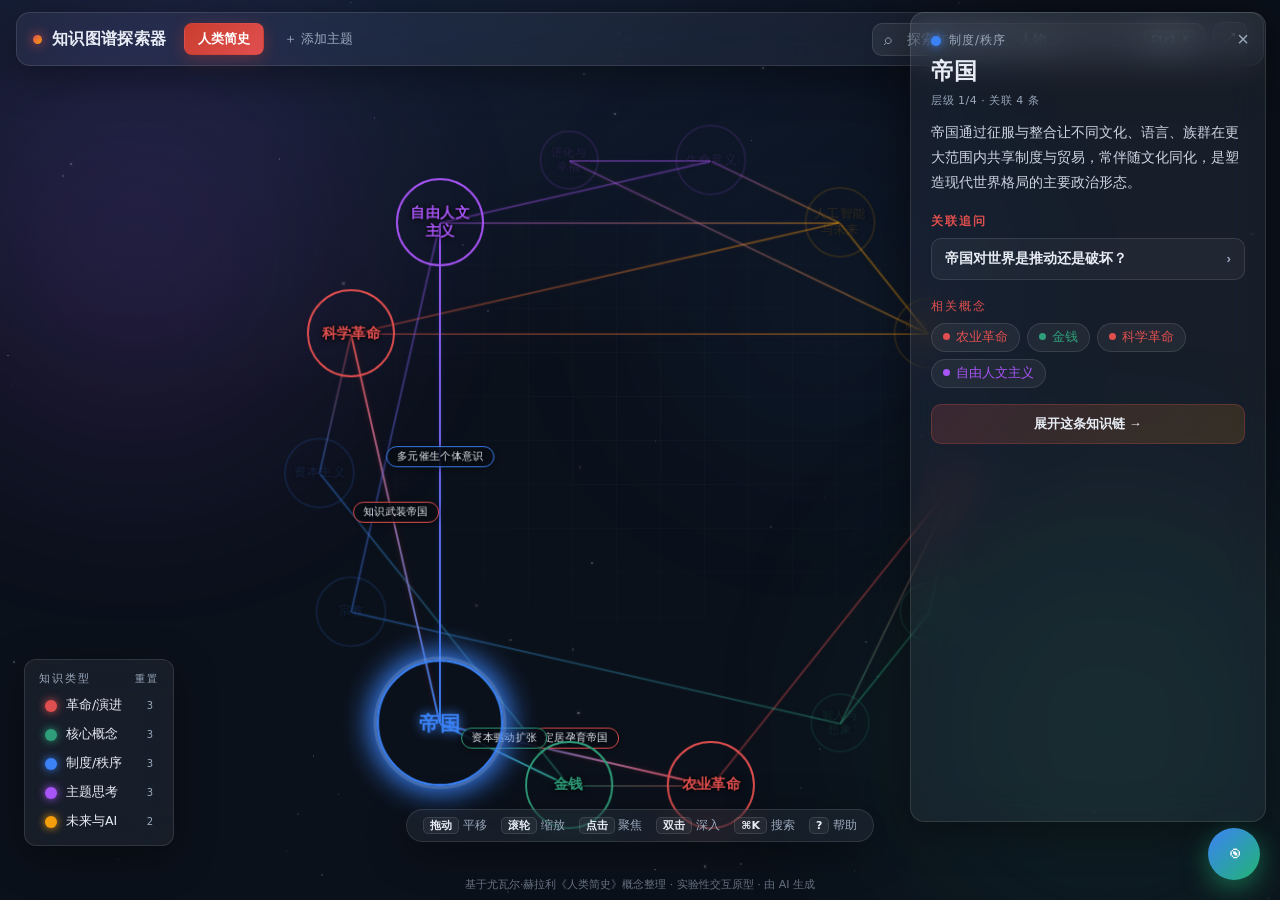
==== index.html @ 94f54591 "feat: 人类简史知识图谱探索器 (Xiaohongshu Vibecoding #vibeknow)" ====
<!DOCTYPE html>
<html lang="zh-CN">
<head>
  <meta charset="UTF-8" />
  <meta name="viewport" content="width=device-width, initial-scale=1.0" />
  <title>知识图谱探索器 · 《人类简史》</title>
  <link rel="stylesheet" href="css/style.css" />
</head>
<body>
  <!-- 环境光背景 -->
  <div class="bg-orb orb-1"></div>
  <div class="bg-orb orb-2"></div>
  <div class="bg-orb orb-3"></div>
  <div class="bg-grid"></div>
  <div class="bg-stars"></div>

  <div id="app" class="app">
    <h1 class="sr-only">知识图谱探索器 · 《人类简史》</h1>
    <!-- 顶部导航 -->
    <header class="topbar glass">
      <div class="brand" aria-hidden="true">
        <span class="brand-dot"></span>
        <span class="brand-name">知识图谱探索器</span>
      </div>
      <nav class="nav-actions" aria-label="主题操作">
        <button class="nav-link is-topic" data-topic title="当前主题：人类简史" aria-label="当前主题：人类简史">人类简史</button>
        <button class="nav-link muted" id="addTopic" title="添加主题（规划中）" aria-label="添加主题">＋ 添加主题</button>
      </nav>
      <div class="top-right">
        <div class="search" id="searchWrap" role="search" aria-label="搜索概念">
          <span class="search-icon" aria-hidden="true">⌕</span>
          <input id="searchInput" type="text" placeholder="探索知识、概念、人物…" autocomplete="off" spellcheck="false" aria-label="搜索概念" />
          <kbd id="kbdHint">Ctrl K</kbd>
          <div id="searchPanel" class="search-panel" hidden></div>
        </div>
        <button class="icon-btn" id="shareBtn" title="分享当前知识图谱" aria-label="分享当前知识图谱">↗</button>
      </div>
    </header>

    <!-- 图谱画布 -->
    <main id="stage" class="stage" role="main" aria-label="知识图谱画布"></main>

    <!-- 图例 / 类型过滤器 -->
    <div id="legend" class="legend glass"></div>

    <!-- 操作提示（自动淡出） -->
    <div id="hint" class="hint glass">
      <span class="g"><kbd>拖动</kbd> 平移</span>
      <span class="g"><kbd>滚轮</kbd> 缩放</span>
      <span class="g"><kbd>点击</kbd> 聚焦</span>
      <span class="g"><kbd>双击</kbd> 深入</span>
      <span class="g"><kbd>⌘K</kbd> 搜索</span>
      <span class="g hint-help" title="按 ? 再次显示"><kbd>?</kbd> 帮助</span>
    </div>

    <!-- 知识详情侧栏 -->
    <aside id="detailCard" class="detail glass" hidden></aside>

    <!-- AI 知识向导 -->
    <button id="aiFab" class="ai-fab glass" title="AI 知识向导" aria-label="AI知识向导">◉</button>
    <aside id="aiPanel" class="ai-panel glass" hidden>
      <div class="ai-head">
        <span class="ai-dot"></span>
        <span class="ai-title">AI 知识向导</span>
        <button class="ai-close" id="aiClose">×</button>
      </div>
      <div class="ai-body">
        <div class="ai-context">
          你正在探索：<b id="aiTopic">—</b>
        </div>
        <div class="ai-sugg-label">可以问我</div>
        <div id="aiSuggest" class="ai-sugg"></div>
        <div class="ai-chat" id="aiChat" hidden></div>
      </div>
      <div class="ai-foot">
        <input id="aiInput" type="text" placeholder="输入问题…" autocomplete="off" spellcheck="false" />
        <button id="aiSend" class="icon-btn">➤</button>
      </div>
    </aside>

    <!-- 底部版权 -->
    <footer class="foot">
      基于尤瓦尔·赫拉利《人类简史》概念整理 · 实验性交互原型 · 由 AI 生成
    </footer>

    <div id="toast" class="toast" hidden></div>
  </div>

  <!-- 全屏 Ctrl+K 命令面板 -->
  <div id="palette" class="palette" hidden>
    <div class="palette-backdrop" data-pclose></div>
    <div class="palette-box glass">
      <div class="palette-bar">
        <span class="palette-ico">⌕</span>
        <input id="paletteInput" type="text" placeholder="探索知识、概念、人物…" autocomplete="off" spellcheck="false" />
        <kbd>Esc</kbd>
      </div>
      <div id="paletteResults" class="palette-results"></div>
      <div class="palette-foot">
        <span><kbd>↑↓</kbd> 选择</span>
        <span><kbd>Enter</kbd> 打开</span>
        <span><kbd>Esc</kbd> 关闭</span>
      </div>
    </div>
  </div>

  <!-- 截图分享画布（隐藏） -->
  <canvas id="shotCanvas" hidden></canvas>

  <script src="js/app.js"></script>
</body>
</html>
---- css/style.css ----
:root {
  --c-bg: #0b111b;
  --c-glass: rgba(255, 255, 255, 0.055);
  --c-glass-border: rgba(255, 255, 255, 0.11);
  --c-text: #e8edf5;
  --c-text-dim: #9aa8bb;
  --c-accent: #e04f4f;
  --blur: 18px;
  --radius: 14px;
  --unit: clamp(9px, 1.1vw, 13px);
}

* { box-sizing: border-box; margin: 0; padding: 0; }
/* 让所有带 hidden 属性的元素一律隐藏，避免 display:flex 等覆盖默认 [hidden] 行为 */
[hidden] { display: none !important; }
html, body { height: 100%; }
.sr-only {
  position: absolute; width: 1px; height: 1px; padding: 0; margin: -1px;
  overflow: hidden; clip: rect(0 0 0 0); white-space: nowrap; border: 0;
}

body {
  font-family: "PingFang SC", "Microsoft YaHei", system-ui, -apple-system, sans-serif;
  background: radial-gradient(1400px 900px at 22% -12%, #16243d 0%, var(--c-bg) 56%);
  color: var(--c-text);
  overflow: hidden;
}

/* ===== 背景环境光 + 微网格 + 星尘 ===== */
.bg-orb { position: fixed; border-radius: 50%; filter: blur(110px); z-index: 0; pointer-events: none; }
.orb-1 { width: 46vmin; height: 46vmin; left: -8vmin; top: 4vmin; background: #a855f730; animation: drift1 24s ease-in-out infinite alternate; opacity:.8; }
.orb-2 { width: 50vmin; height: 50vmin; right: -6vmin; bottom: -6vmin; background: #2f9e7a28; animation: drift2 28s ease-in-out infinite alternate; opacity:.7; }
.orb-3 { width: 34vmin; height: 34vmin; right: 24%; top: 16%; background: #3b82f620; animation: drift3 32s ease-in-out infinite alternate; opacity:.6; }
@keyframes drift1 { to { transform: translate(6vmin, 10vmin) scale(1.1); } }
@keyframes drift2 { to { transform: translate(-7vmin, -6vmin) scale(1.15); } }
@keyframes drift3 { to { transform: translate(-9vmin, 8vmin); } }

.bg-grid {
  position: fixed; inset: 0; z-index: 0; pointer-events: none;
  background-image:
    linear-gradient(rgba(255,255,255,0.025) 1px, transparent 1px),
    linear-gradient(90deg, rgba(255,255,255,0.025) 1px, transparent 1px);
  background-size: 44px 44px;
  mask-image: radial-gradient(600px 460px at 50% 46%, #000 0%, transparent 78%);
  -webkit-mask-image: radial-gradient(600px 460px at 50% 46%, #000 0%, transparent 78%);
}
.bg-stars { position: fixed; inset: 0; z-index: 0; pointer-events: none; opacity:.5; }

.glass {
  background: var(--c-glass);
  border: 1px solid var(--c-glass-border);
  backdrop-filter: blur(var(--blur)) saturate(1.25);
  -webkit-backdrop-filter: blur(var(--blur)) saturate(1.25);
  box-shadow: 0 10px 40px rgba(0, 0, 0, 0.4);
}

.app { position: relative; z-index: 1; height: 100%; display: flex; flex-direction: column; }

/* ===== 顶部导航（克制化） ===== */
.topbar {
  display: flex; align-items: center; gap: 18px;
  margin: 12px 16px 8px; padding: 9px 16px;
  border-radius: var(--radius);
}
.brand { display: flex; align-items: center; gap: 10px; font-weight: 700; letter-spacing: .3px; white-space: nowrap; }
.brand-dot { width: 9px; height: 9px; border-radius: 50%; background: linear-gradient(135deg, #e04f4f, #f59e0b); box-shadow: 0 0 12px #e04f4ff0; }

.nav-actions { display: flex; gap: 6px; flex: 1; min-width: 0; align-items: center; }
.nav-link {
  border: 1px solid transparent; cursor: pointer; color: var(--c-text);
  padding: 6px 13px; border-radius: 8px; font-size: 13px; background: transparent;
  transition: all .18s ease; white-space: nowrap;
}
.nav-link:hover { background: rgba(255,255,255,0.08); }
.nav-link.is-topic { color:#fff; font-weight:600; background: linear-gradient(135deg,#c93d2e,#e04f4f); box-shadow:0 4px 16px #c93d2e55; }
.nav-link.is-topic:hover { filter: brightness(1.08); }
.nav-link.muted { color: var(--c-text-dim); font-weight:500; }
.nav-link.muted:hover { color: var(--c-text); }

.top-right { display: flex; align-items: center; gap: 8px; }

/* 搜索（核心入口） */
.search { position: relative; display: flex; align-items: center; width: clamp(220px, 26vw, 340px); }
.search-icon { position: absolute; left: 12px; color: var(--c-text-dim); font-size: 15px; pointer-events: none; }
.search input {
  width: 100%; padding: 8px 70px 8px 34px; border-radius: 10px;
  background: rgba(255,255,255,0.07); border: 1px solid var(--c-glass-border);
  color: var(--c-text); outline: none; font-size: 13.5px; transition: border-color .2s, box-shadow .2s;
}
.search input:focus { border-color: #e04f4fa0; box-shadow: 0 0 0 3px #e04f4f22; }
.search input::placeholder { color: var(--c-text-dim); }
#kbdHint {
  position: absolute; right: 9px; pointer-events: none;
  font: 600 10.5px "Consolas", monospace; color: var(--c-text-dim);
  border: 1px solid var(--c-glass-border); border-radius: 5px; padding: 2px 6px;
  background: rgba(255,255,255,0.05);
}

.icon-btn {
  width: 34px; height: 34px; border-radius: 9px; border: 1px solid var(--c-glass-border);
  background: rgba(255,255,255,0.06); color: var(--c-text); cursor: pointer; font-size: 16px;
  display: inline-flex; align-items: center; justify-content: center; transition: all .18s;
}
.icon-btn:hover { background: rgba(255,255,255,0.14); }

/* 搜索面板（推荐/最近） */
.search-panel {
  position: absolute; top: calc(100% + 8px); left: 0; right: 0;
  border-radius: 12px; padding: 8px; z-index: 80;
  background: rgba(13,19,30,0.94); border: 1px solid var(--c-glass-border);
  box-shadow: 0 14px 44px rgba(0,0,0,0.55); backdrop-filter: blur(14px);
}
.sp-sec { font-size: 10.5px; color: var(--c-text-dim); letter-spacing: 1.5px; padding: 6px 10px 4px; }
.sp-item {
  display:flex; align-items:center; gap:8px; padding: 8px 10px; border-radius: 8px; cursor:pointer;
  font-size: 13px; transition: background .15s;
}
.sp-item:hover { background: rgba(255,255,255,0.08); }
.sp-item .sp-dot { width: 8px; height: 8px; border-radius: 50%; }
.sp-item .sp-tag { margin-left:auto; font-size:10.5px; color: var(--c-text-dim); }

/* ===== 画布 ===== */
.stage { position: relative; flex: 1; margin: 0 16px 6px; overflow: hidden; border-radius: var(--radius); }
#edgeLayer { position: absolute; left:0; top:0; width:0; height:0; overflow:visible; }
#nodeLayer { position: absolute; left:0; top:0; width:0; height:0; overflow:visible; }

/* 边：默认弱化，交互/聚焦再增强 */
.edge { position: absolute; height: 2px; transform-origin: 0 50%; }
.edge-line { position: absolute; inset: 0; border-radius: 2px; opacity: .38; transition: opacity .3s; }
.edge.active .edge-line, .edge.hover .edge-line { opacity: .95; }
/* 独立水平关系标签：不随连线旋转，半透明底 + 描边 + 阴影，保证对比度 */
.edge-label {
  position: absolute; left: 0; top: 0;
  transform: translate(-50%, -50%);
  white-space: nowrap; font-size: 10.5px; font-weight: 500;
  color: #edf2fa; letter-spacing: .3px;
  padding: 3px 10px; border-radius: 999px;
  background: rgba(8, 12, 20, 0.88);
  border: 1px solid rgba(255, 255, 255, 0.22);
  box-shadow: 0 1px 6px rgba(0, 0, 0, 0.5);
  text-shadow: 0 1px 2px rgba(0, 0, 0, 0.9);
  pointer-events: none; z-index: 6;
}
/* 高缩放时标签更醒目：加粗 + 更强描边 */
.zoom-hi .edge-label { font-weight: 600; border-width: 1.5px; }

/* 节点：层级尺寸 */
.node {
  position: absolute; transform: translate(-50%,-50%);
  display: flex; align-items: center; justify-content: center; text-align: center;
  border-radius: 50%; cursor: pointer; user-select: none;
  background: radial-gradient(120% 120% at 50% 32%, var(--nc)2c, rgba(13,19,30,0.78));
  border: 2px solid; padding: 8px; line-height: 1.28; letter-spacing: .4px;
  transition: opacity .35s ease, box-shadow .3s ease, filter .3s ease;
  z-index: 10;
}
.node-text { pointer-events: none; text-shadow: 0 1px 6px rgba(0,0,0,0.85), 0 0 3px rgba(0,0,0,0.9); }

.node.lv0 { width: 118px; height: 118px; font-size: 19px; font-weight: 700; }
.node.lv0 .node-text { text-shadow: 0 0 10px var(--nc); }
.node.lv1 { width: 92px; height: 92px; font-size: 15px; font-weight: 600; }
.node.lv2 { width: 74px; height: 74px; font-size: 13px; font-weight: 500; opacity: .85; }
.node.lv3 { width: 62px; height: 62px; font-size: 11.5px; font-weight: 500; opacity: .66; }

.node.focus { box-shadow: 0 0 0 3px rgba(255,255,255,0.13), 0 0 26px 7px var(--nc); z-index: 30; transform: translate(-50%,-50%) scale(1.12); }
.node.dim { opacity: 0.14; }
.node:hover { filter: brightness(1.14); }

/* ===== 图例：过滤器 ===== */
.legend { position: absolute; left: 24px; bottom: 54px; padding: 12px 14px; border-radius: 12px; display: flex; flex-direction: column; gap: 6px; min-width: 150px; z-index: 20; }
.legend-title { font-size: 10.5px; color: var(--c-text-dim); letter-spacing: 2px; margin-bottom: 2px; display:flex; align-items:center; gap:6px; }
.legend-title .lt-reset { margin-left:auto; font-size:10px; cursor:pointer; color:var(--c-text-dim); }
.legend-title .lt-reset:hover{color:var(--c-text);}
.legend-item { display: flex; align-items: center; gap: 9px; font-size: 12.5px; cursor: pointer; padding: 3px 6px; border-radius: 7px; transition: background .18s, opacity .2s; }
.legend-item:hover { background: rgba(255,255,255,0.06); }
.legend-item.off { opacity: .38; }
.legend-item.off .legend-swatch { box-shadow: none; filter: grayscale(.7); }
.legend-swatch { width: 12px; height: 12px; border-radius: 50%; box-shadow: 0 0 9px currentColor; transition: all .2s; }
.legend-count { margin-left: auto; font-size: 10px; color: var(--c-text-dim); }

/* ===== 操作提示 ===== */
.hint {
  position: absolute; bottom: 58px; left: 50%; transform: translateX(-50%);
  padding: 7px 16px; border-radius: 999px; display: flex; gap: 14px;
  font-size: 12px; color: var(--c-text-dim); white-space: nowrap; z-index: 18;
  transition: opacity .6s ease, bottom .6s ease;
}
.hint.fade { opacity: 0; bottom: 46px; pointer-events: none; }
.hint kbd { color: var(--c-text); font-weight: 600; font-size: 11px; border: 1px solid var(--c-glass-border); border-radius: 5px; padding: 1px 6px; background: rgba(255,255,255,0.05); font-family: inherit; }
.hint-help { cursor: pointer; }

/* ===== 全屏命令面板 ===== */
.palette { position: fixed; inset: 0; z-index: 200; display: flex; align-items: flex-start; justify-content: center; padding-top: 14vh; }
.palette-backdrop { position: absolute; inset: 0; background: rgba(5,8,14,0.55); backdrop-filter: blur(6px); -webkit-backdrop-filter: blur(6px); animation: fadeIn .15s ease; }
@keyframes fadeIn { from{opacity:0} to{opacity:1} }
.palette-box { position: relative; width: min(600px, 92vw); border-radius: 16px; overflow: hidden; animation: paletteIn .18s ease; transform-origin: top; }
@keyframes paletteIn { from{opacity:0; transform: translateY(-10px) scale(.98);} to{opacity:1; transform:none;} }
.palette-bar { display: flex; align-items: center; gap: 10px; padding: 14px 16px; border-bottom: 1px solid var(--c-glass-border); }
.palette-ico { color: var(--c-accent); font-size: 18px; }
.palette-bar input { flex: 1; background: none; border: none; color: var(--c-text); outline: none; font-size: 16px; }
.palette-bar input::placeholder { color: var(--c-text-dim); }
.palette-bar kbd, .palette-foot kbd { font: 600 11px "Consolas", monospace; color: var(--c-text-dim); border: 1px solid var(--c-glass-border); border-radius: 5px; padding: 2px 6px; background: rgba(255,255,255,0.05); }
.palette-results { max-height: 46vh; overflow: auto; padding: 8px; }
.pr-sec { font-size: 10.5px; color: var(--c-text-dim); letter-spacing: 1.5px; padding: 8px 10px 5px; }
.pr-item {
  display: flex; align-items: center; gap: 10px; padding: 9px 11px; border-radius: 9px; cursor: pointer;
  font-size: 13.5px; transition: background .13s;
}
.pr-item.sel, .pr-item:hover { background: rgba(255,255,255,0.09); }
.pr-item .pr-dot { width: 9px; height: 9px; border-radius: 50%; }
.pr-item .pr-arrow { margin-left:auto; color: var(--c-text-dim); opacity: 0; transition: opacity .15s; }
.pr-item.sel .pr-arrow, .pr-item:hover .pr-arrow { opacity: 1; }
.pr-empty { padding: 24px; text-align: center; color: var(--c-text-dim); font-size: 13px; }
.palette-foot { display: flex; gap: 18px; padding: 10px 16px; border-top: 1px solid var(--c-glass-border); font-size: 11px; color: var(--c-text-dim); }

/* 节点悬停聚焦：相关连线发光 */
.edge.hovering .edge-line { opacity: .95; box-shadow: 0 0 10px currentColor; }

/* ===== 详情侧栏 ===== */
.detail {
  position: absolute; top: 12px; right: 14px; bottom: 78px; width: 356px;
  border-radius: var(--radius); padding: 20px; overflow: auto; z-index: 40;
  transform: translateX(10px); opacity: 0; pointer-events: none;
  transition: transform .26s ease, opacity .26s ease;
}
.detail.show { transform: translateX(0); opacity: 1; pointer-events: auto; }
.detail.dim { opacity: .18; }
.detail-cat { font-size: 11.5px; color: var(--c-text-dim); letter-spacing: 1px; margin-bottom: 8px; display: flex; align-items: center; gap: 8px; }
.detail-dot { width: 10px; height: 10px; border-radius: 50%; box-shadow: 0 0 10px currentColor; }
.detail h2 { font-size: 23px; margin-bottom: 6px; }
.detail-level { font-size: 11px; color: var(--c-text-dim); margin-bottom: 12px; letter-spacing: .5px;}
.detail-desc { font-size: 14px; line-height: 1.78; color: #cdd5e2; margin-bottom: 18px; }
.detail h3 { font-size: 12px; color: var(--c-accent); letter-spacing: 2px; margin-bottom: 8px; }
.qa-list { display: flex; flex-direction: column; gap: 10px; }
.qa { border: 1px solid var(--c-glass-border); background: rgba(255,255,255,0.04); border-radius: 10px; overflow: hidden; }
.qa-q { width: 100%; display: flex; justify-content: space-between; align-items: center; gap: 8px; padding: 11px 13px; cursor: pointer; background: none; border: none; color: var(--c-text); font-size: 13.5px; text-align: left; font-weight: 600; }
.qa-a { max-height: 0; overflow: hidden; transition: max-height .32s ease; }
.qa.open .qa-a { max-height: 360px; }
.qa-a p { padding: 0 13px 12px; font-size: 13px; line-height: 1.72; color: #c2cbd9; }
.qa-caret { transition: transform .25s; color: var(--c-text-dim); }
.qa.open .qa-caret { transform: rotate(90deg); }

.detail-close { position: absolute; top: 12px; right: 12px; background: none; border: none; color: var(--c-text-dim); font-size: 20px; cursor: pointer; line-height: 1; padding: 4px; }
.detail-close:hover { color: var(--c-text); }

/* 相关概念 chips */
.rel-label { font-size: 12px; color: var(--c-accent); letter-spacing: 2px; margin: 18px 0 8px; }
.rel-chips { display: flex; flex-wrap: wrap; gap: 7px; }
.rel-chip {
  border: 1px solid var(--c-glass-border); background: rgba(255,255,255,0.05);
  color: var(--c-text); font-size: 12.5px; padding: 5px 11px; border-radius: 999px; cursor: pointer;
  transition: all .18s;
}
.rel-chip:hover { border-color: currentColor; background: rgba(255,255,255,0.1); }
.rel-chip .rc-dot { width:7px;height:7px;border-radius:50%;display:inline-block;margin-right:6px;vertical-align:1px; }

.chain-btn {
  width: 100%; margin-top: 16px; padding: 10px; border-radius: 10px; cursor: pointer;
  background: linear-gradient(135deg, rgba(224,79,79,0.18), rgba(245,158,11,0.14));
  border: 1px solid #e04f4f44; color: var(--c-text); font-size: 13px; font-weight: 600; transition: all .2s;
}
.chain-btn:hover { background: linear-gradient(135deg, rgba(224,79,79,0.32), rgba(245,158,11,0.26)); }

/* ===== AI 知识向导 ===== */
.ai-fab {
  position: absolute; right: 20px; bottom: 20px; width: 52px; height: 52px; border-radius: 50%;
  font-size: 22px; cursor: pointer; z-index: 50; color: #fff;
  background: linear-gradient(135deg, #3b82f6, #22b573);
  box-shadow: 0 8px 26px rgba(34,181,115,0.5); border: none;
  transition: transform .2s, box-shadow .2s;
}
.ai-fab:hover { transform: translateY(-2px) scale(1.05); box-shadow: 0 12px 30px rgba(34,181,115,0.6); }

.ai-panel {
  position: absolute; right: 18px; bottom: 82px; width: 320px; border-radius: 16px;
  z-index: 52; display: flex; flex-direction: column; overflow: hidden;
  transform-origin: right bottom; animation: aiIn .24s ease;
}
@keyframes aiIn { from{opacity:0; transform: translateY(10px) scale(.96);} to{opacity:1; transform:none;} }
.ai-head { display: flex; align-items: center; gap: 9px; padding: 13px 15px; border-bottom: 1px solid var(--c-glass-border); }
.ai-dot { width: 9px; height: 9px; border-radius: 50%; background: #22b573; box-shadow: 0 0 10px #22b573; }
.ai-title { font-weight: 600; font-size: 13.5px; }
.ai-close { margin-left: auto; background: none; border: none; color: var(--c-text-dim); font-size: 18px; cursor: pointer; line-height: 1; }
.ai-close:hover { color: var(--c-text); }
.ai-body { padding: 13px 15px; display: flex; flex-direction: column; gap: 8px; min-height: 120px; max-height: 320px; overflow: auto; }
.ai-context { font-size: 12.5px; color: var(--c-text-dim); }
.ai-context b { color: var(--c-text); }
.ai-sugg-label { font-size: 11px; color: var(--c-text-dim); letter-spacing: 1.5px; margin-top: 4px; }
.ai-sugg { display: flex; flex-direction: column; gap: 6px; }
.sugg {
  text-align: left; font-size: 12.5px; color: #cfd7e4; padding: 7px 11px; border-radius: 9px;
  background: rgba(255,255,255,0.05); border: 1px solid var(--c-glass-border); cursor: pointer; transition: background .15s;
}
.sugg:hover { background: rgba(255,255,255,0.1); }
.ai-chat { display: flex; flex-direction: column; gap: 8px; margin-top: 4px; }
.bubble { font-size: 12.5px; line-height: 1.6; padding: 9px 12px; border-radius: 11px; }
.bubble.ai { background: rgba(59,130,246,0.14); border: 1px solid #3b82f644; color: #dbe4f5; }
.bubble.you { background: rgba(255,255,255,0.06); border: 1px solid var(--c-glass-border); margin-left: 18px; color: var(--c-text); }
.ai-foot { display: flex; gap: 8px; padding: 12px 15px; border-top: 1px solid var(--c-glass-border); }
.ai-foot input {
  flex: 1; padding: 8px 11px; border-radius: 9px; background: rgba(255,255,255,0.07);
  border: 1px solid var(--c-glass-border); color: var(--c-text); outline: none; font-size: 13px;
}
.ai-foot input:focus { border-color: #3b82f6a0; }

/* ===== 底部/其他 ===== */
.foot { text-align: center; font-size: 11px; color: var(--c-text-dim); opacity: .65; padding: 0 0 8px; }

.toast { position: fixed; left: 50%; bottom: 40px; transform: translateX(-50%); padding: 10px 20px; border-radius: 999px; z-index: 90; background: rgba(13,19,30,0.92); border: 1px solid var(--c-glass-border); font-size: 13px; box-shadow: 0 8px 30px rgba(0,0,0,0.5); }
.toast.show { animation: toastIn 3s ease forwards; }
@keyframes toastIn { 0%{opacity:0; transform:translate(-50%,8px)} 10%,85%{opacity:1; transform:translate(-50%,0)} 100%{opacity:0} }

#loader { position: fixed; inset: 0; display: flex; align-items: center; justify-content: center; flex-direction: column; gap: 14px; background: var(--c-bg); z-index: 100; transition: opacity .4s; }
#loader.hide { opacity: 0; pointer-events: none; }
.spinner { width: 40px; height: 40px; border-radius: 50%; border: 3px solid rgba(255,255,255,0.12); border-top-color: var(--c-accent); animation: spin 1s linear infinite; }
@keyframes spin { to { transform: rotate(360deg); } }

@media (prefers-reduced-motion: reduce) {
  .bg-orb, .node, .detail, .ai-panel { animation: none !important; transition: none !important; }
}

/* 小屏：详情侧栏收窄 */
@media (max-width: 900px) {
  .detail { width: 300px; }
  #hint { display: none; }
}

/* 移动端：顶栏换行、缩小、避免溢出与互相遮挡 */
@media (max-width: 700px) {
  .topbar { flex-wrap: wrap; gap: 8px; margin: 10px 10px 6px; padding: 10px 12px; }
  .brand-name { font-size: 14px; }
  .nav-actions { order: 3; width: 100%; justify-content: flex-start; }
  .top-right { margin-left: auto; }
  .search { width: min(46vw, 220px); }
  #kbdHint { display: none; }
  .stage { margin: 0 10px 4px; }

  /* 图例在窄屏改为顶部条状，减少底部空白与遮挡 */
  .legend {
    left: 10px; right: 10px; bottom: auto; top: 74px;
    flex-direction: row; flex-wrap: wrap; gap: 4px 10px;
    min-width: 0; padding: 8px 12px; width: auto;
  }
  .legend-title { flex-basis: 100%; margin-bottom: 2px; }
  .legend-count { display: none; }
  .foot { display: none; }

  /* 详情/向导面板适配窄屏，避免同屏叠挡 */
  .detail { width: min(88vw, 320px); top: 8px; right: 8px; bottom: 8px; }
  .ai-panel { right: 10px; bottom: 78px; width: min(90vw, 320px); }
  .ai-fab { right: 14px; bottom: 14px; width: 46px; height: 46px; }
  .hint { display: none; }
}
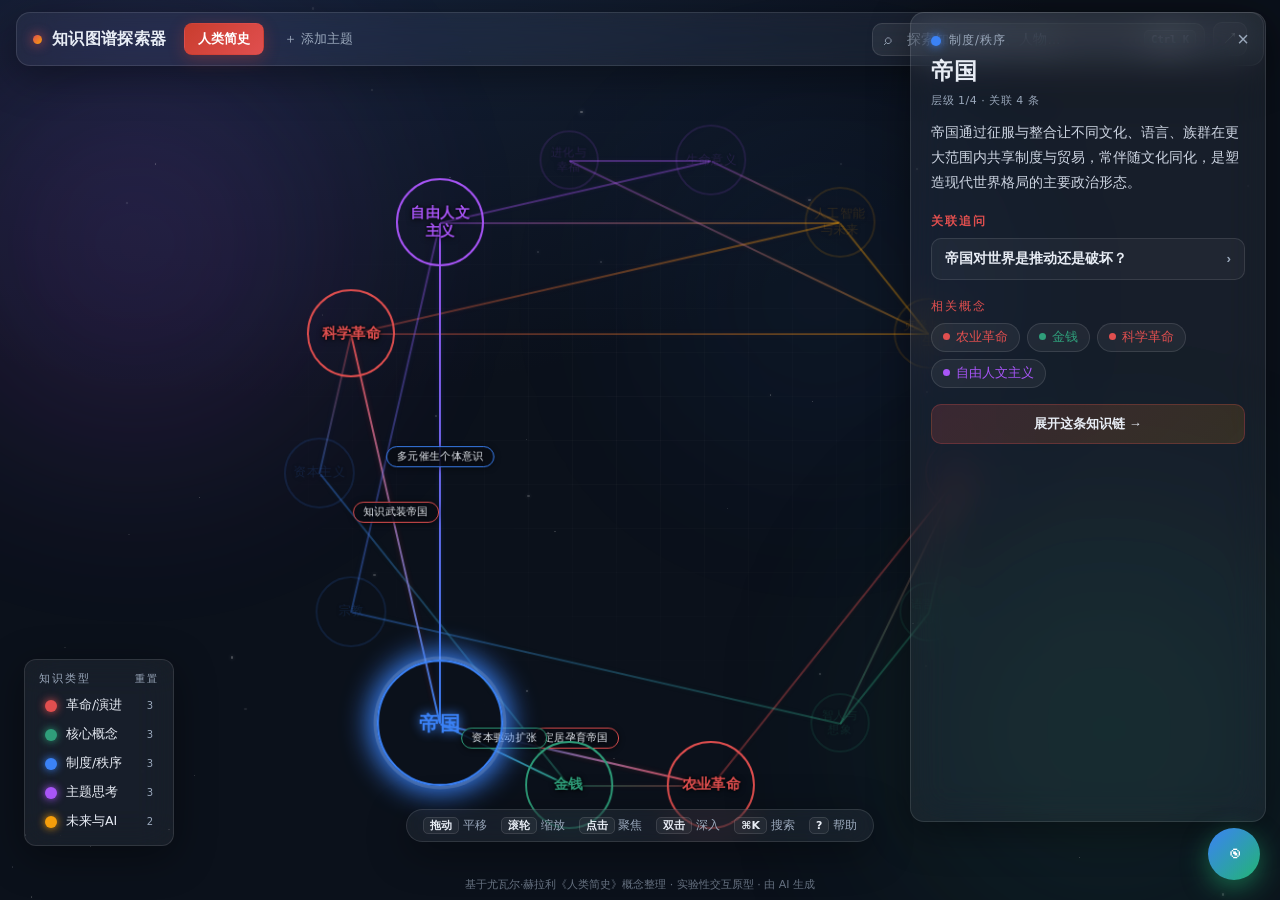
==== commit 9778efac: "feat: 小工具沙箱适配——数据内联（js/data.inline.js），去除 fetch 依赖；忽略 .commandcode" ====
--- a/index.html
+++ b/index.html
@@ -107,6 +107,8 @@
   <!-- 截图分享画布（隐藏） -->
   <canvas id="shotCanvas" hidden></canvas>
 
+  <!-- 内联数据：小工具/沙箱环境不依赖 fetch，前端运行更稳 -->
+  <script src="js/data.inline.js"></script>
   <script src="js/app.js"></script>
 </body>
 </html>
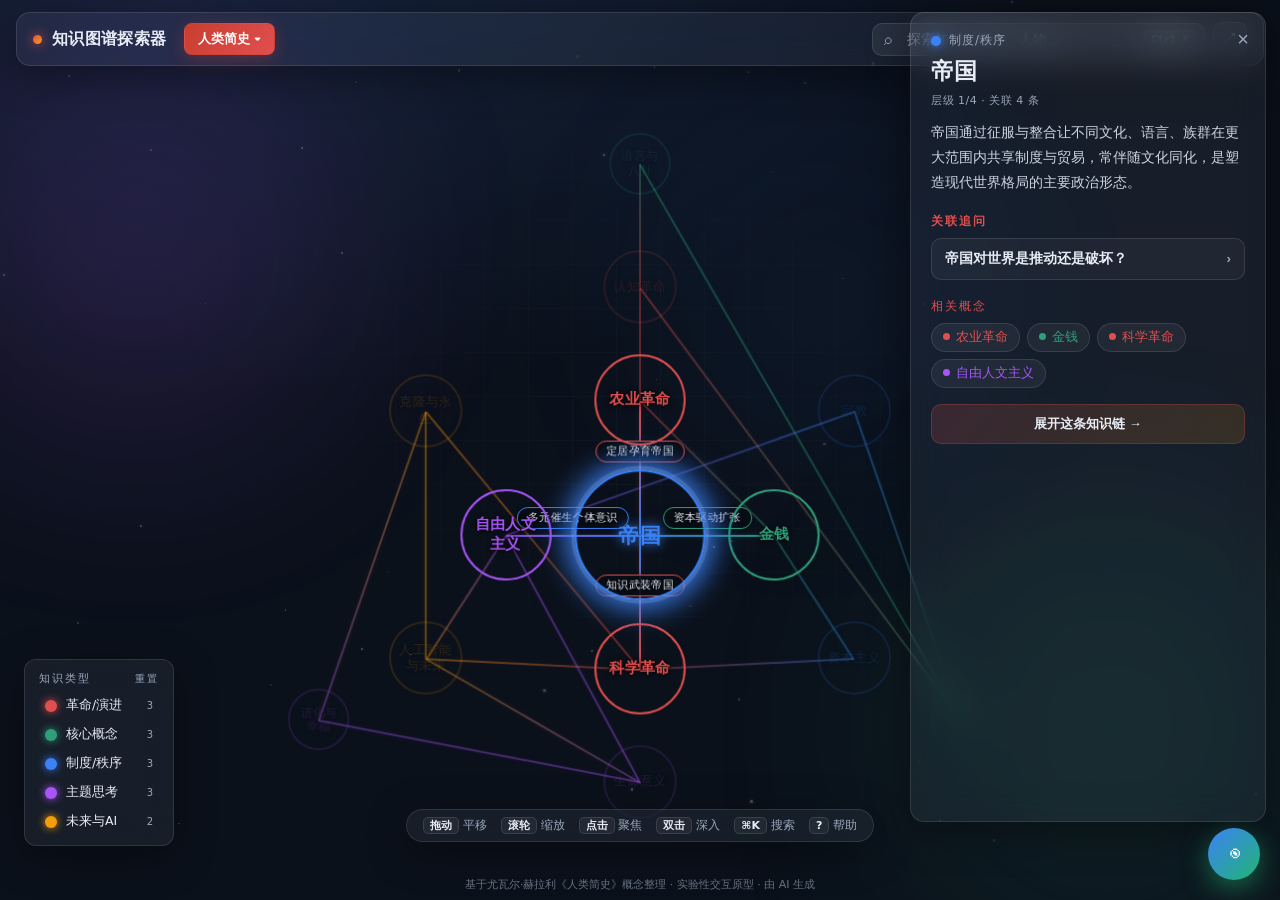
==== commit fbf9637f: "feat: 多主题知识图谱——新增太空/美食/猫咪主题 + 顶部主题切换；布局改为静态径向（修复节点缩成一团）" ====
--- a/index.html
+++ b/index.html
@@ -22,9 +22,11 @@
         <span class="brand-dot"></span>
         <span class="brand-name">知识图谱探索器</span>
       </div>
-      <nav class="nav-actions" aria-label="主题操作">
-        <button class="nav-link is-topic" data-topic title="当前主题：人类简史" aria-label="当前主题：人类简史">人类简史</button>
-        <button class="nav-link muted" id="addTopic" title="添加主题（规划中）" aria-label="添加主题">＋ 添加主题</button>
+      <nav class="nav-actions" aria-label="主题选择">
+        <div class="theme-switch" id="themeSwitch">
+          <button class="nav-link is-topic" id="themeTrigger" aria-haspopup="menu">人类简史 ▾</button>
+          <div class="theme-menu glass" id="themeMenu" role="menu" hidden></div>
+        </div>
       </nav>
       <div class="top-right">
         <div class="search" id="searchWrap" role="search" aria-label="搜索概念">
--- a/css/style.css
+++ b/css/style.css
@@ -76,6 +76,29 @@
 .nav-link.is-topic:hover { filter: brightness(1.08); }
 .nav-link.muted { color: var(--c-text-dim); font-weight:500; }
 .nav-link.muted:hover { color: var(--c-text); }
+
+/* 主题切换下拉 */
+.theme-switch { position: relative; }
+.theme-menu {
+  position: absolute; top: calc(100% + 8px); left: 0; min-width: 280px;
+  border-radius: 12px; padding: 6px; z-index: 70;
+  display: flex; flex-direction: column; gap: 2px;
+}
+.tm-item {
+  display: flex; flex-direction: column; gap: 1px; text-align: left;
+  padding: 8px 11px; border-radius: 9px; cursor: pointer; background: transparent;
+  border: 1px solid transparent; transition: background .15s;
+}
+.tm-item:hover { background: rgba(255,255,255,0.08); }
+.tm-item.active { background: rgba(224,79,79,0.14); border-color: #e04f4f44; }
+.tm-name { font-size: 13.5px; color: var(--c-text); font-weight: 600; }
+.tm-sub { font-size: 11px; color: var(--c-text-dim); }
+.tm-reset {
+  margin-top: 4px; padding: 8px 11px; text-align: left; cursor: pointer;
+  background: none; border: 1px solid var(--c-glass-border); border-radius: 9px;
+  color: var(--c-text-dim); font-size: 12px; transition: all .15s;
+}
+.tm-reset:hover { color: var(--c-text); background: rgba(255,255,255,0.06); }
 
 .top-right { display: flex; align-items: center; gap: 8px; }
 
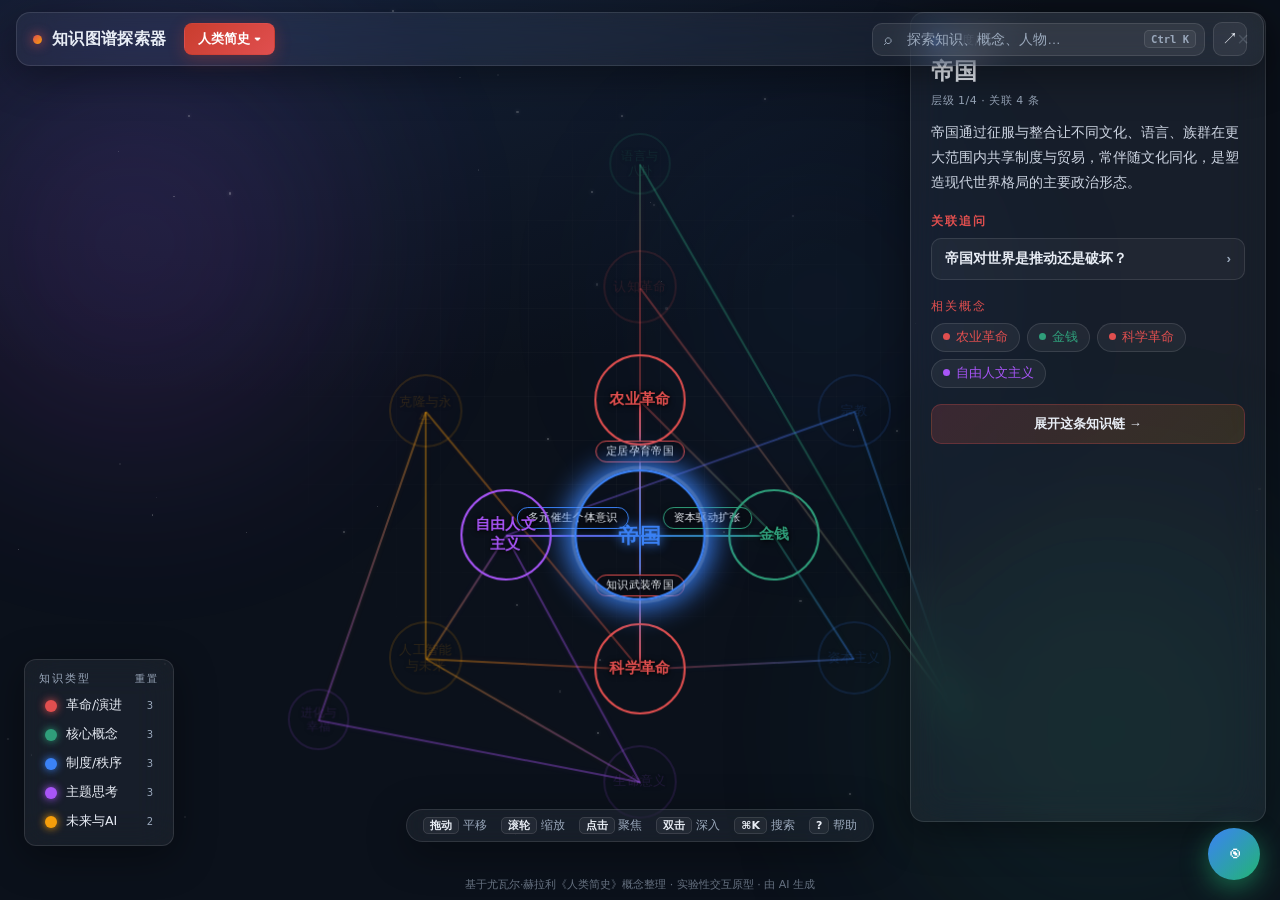
==== commit 4f2b793c: "fix: 主题菜单移到 #app 顶层并提升 z-index，修复真实点击被画布拦截无法切换主题；资源加版本号防缓存" ====
--- a/index.html
+++ b/index.html
@@ -4,7 +4,7 @@
   <meta charset="UTF-8" />
   <meta name="viewport" content="width=device-width, initial-scale=1.0" />
   <title>知识图谱探索器 · 《人类简史》</title>
-  <link rel="stylesheet" href="css/style.css" />
+  <link rel="stylesheet" href="css/style.css?v=5" />
 </head>
 <body>
   <!-- 环境光背景 -->
@@ -23,10 +23,7 @@
         <span class="brand-name">知识图谱探索器</span>
       </div>
       <nav class="nav-actions" aria-label="主题选择">
-        <div class="theme-switch" id="themeSwitch">
-          <button class="nav-link is-topic" id="themeTrigger" aria-haspopup="menu">人类简史 ▾</button>
-          <div class="theme-menu glass" id="themeMenu" role="menu" hidden></div>
-        </div>
+        <button class="nav-link is-topic" id="themeTrigger" aria-haspopup="menu">人类简史 ▾</button>
       </nav>
       <div class="top-right">
         <div class="search" id="searchWrap" role="search" aria-label="搜索概念">
@@ -38,6 +35,9 @@
         <button class="icon-btn" id="shareBtn" title="分享当前知识图谱" aria-label="分享当前知识图谱">↗</button>
       </div>
     </header>
+
+    <!-- 主题切换下拉：置于顶栏之外（顶层定位），避免被画布层遮挡 -->
+    <div class="theme-menu glass" id="themeMenu" role="menu" hidden></div>
 
     <!-- 图谱画布 -->
     <main id="stage" class="stage" role="main" aria-label="知识图谱画布"></main>
@@ -110,7 +110,7 @@
   <canvas id="shotCanvas" hidden></canvas>
 
   <!-- 内联数据：小工具/沙箱环境不依赖 fetch，前端运行更稳 -->
-  <script src="js/data.inline.js"></script>
-  <script src="js/app.js"></script>
+  <script src="js/data.inline.js?v=5"></script>
+  <script src="js/app.js?v=5"></script>
 </body>
 </html>
--- a/css/style.css
+++ b/css/style.css
@@ -58,6 +58,7 @@
 
 /* ===== 顶部导航（克制化） ===== */
 .topbar {
+  position: relative; z-index: 120; /* 高于画布层，保证主题菜单不被覆盖 */
   display: flex; align-items: center; gap: 18px;
   margin: 12px 16px 8px; padding: 9px 16px;
   border-radius: var(--radius);
@@ -77,11 +78,10 @@
 .nav-link.muted { color: var(--c-text-dim); font-weight:500; }
 .nav-link.muted:hover { color: var(--c-text); }
 
-/* 主题切换下拉 */
-.theme-switch { position: relative; }
+/* 主题切换下拉（置于顶栏外，顶层定位避免被画布遮挡） */
 .theme-menu {
-  position: absolute; top: calc(100% + 8px); left: 0; min-width: 280px;
-  border-radius: 12px; padding: 6px; z-index: 70;
+  position: absolute; top: 64px; left: 110px; min-width: 280px;
+  border-radius: 12px; padding: 6px; z-index: 130;
   display: flex; flex-direction: column; gap: 2px;
 }
 .tm-item {
@@ -142,8 +142,8 @@
 .sp-item .sp-dot { width: 8px; height: 8px; border-radius: 50%; }
 .sp-item .sp-tag { margin-left:auto; font-size:10.5px; color: var(--c-text-dim); }
 
-/* ===== 画布 ===== */
-.stage { position: relative; flex: 1; margin: 0 16px 6px; overflow: hidden; border-radius: var(--radius); }
+/* ===== 画布（置于顶栏之下，避免覆盖主题菜单） ===== */
+.stage { position: relative; z-index: 0; flex: 1; margin: 0 16px 6px; overflow: hidden; border-radius: var(--radius); }
 #edgeLayer { position: absolute; left:0; top:0; width:0; height:0; overflow:visible; }
 #nodeLayer { position: absolute; left:0; top:0; width:0; height:0; overflow:visible; }
 
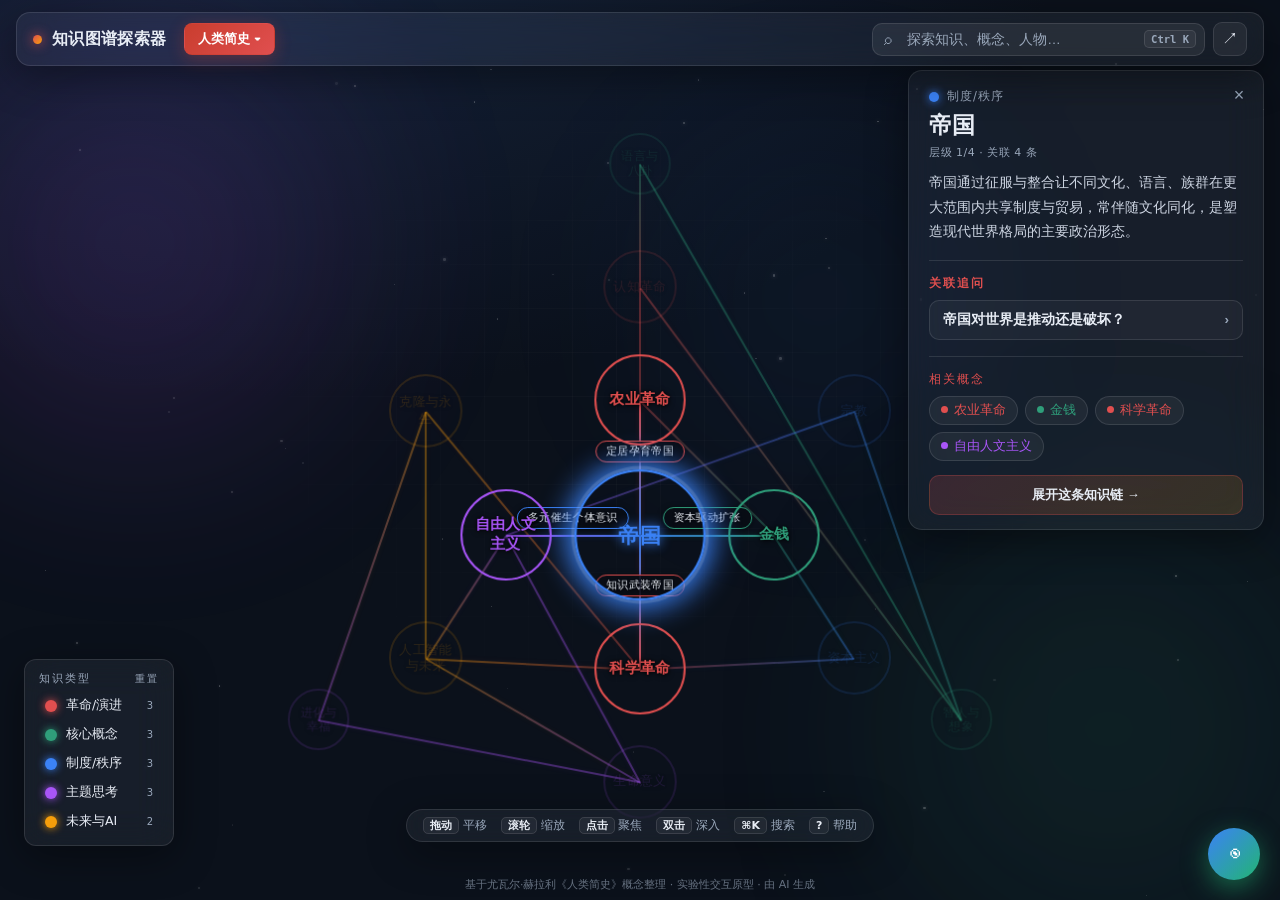
==== commit d52ed7b2: "fix: 一键分享改为页内预览浮层+下载（不再依赖弹窗），资源版本号升至 v6 破缓存" ====
--- a/index.html
+++ b/index.html
@@ -4,7 +4,7 @@
   <meta charset="UTF-8" />
   <meta name="viewport" content="width=device-width, initial-scale=1.0" />
   <title>知识图谱探索器 · 《人类简史》</title>
-  <link rel="stylesheet" href="css/style.css?v=5" />
+  <link rel="stylesheet" href="css/style.css?v=6" />
 </head>
 <body>
   <!-- 环境光背景 -->
@@ -106,11 +106,28 @@
     </div>
   </div>
 
+  <!-- 分享预览浮层（不依赖弹窗） -->
+  <div id="sharePreview" class="share-preview" hidden>
+    <div class="share-preview-backdrop" data-spclose></div>
+    <div class="share-preview-box glass">
+      <div class="share-preview-head">
+        <span>分享预览</span>
+        <button type="button" class="detail-close" id="shareClose" aria-label="关闭">×</button>
+      </div>
+      <div class="share-preview-body">
+        <img id="shareImg" alt="知识图谱分享图" />
+      </div>
+      <div class="share-preview-foot">
+        <a id="shareDownload" class="chain-btn" download="知识图谱-screenshot.png">下载图片</a>
+      </div>
+    </div>
+  </div>
+
   <!-- 截图分享画布（隐藏） -->
   <canvas id="shotCanvas" hidden></canvas>
 
   <!-- 内联数据：小工具/沙箱环境不依赖 fetch，前端运行更稳 -->
-  <script src="js/data.inline.js?v=5"></script>
-  <script src="js/app.js?v=5"></script>
+  <script src="js/data.inline.js?v=6"></script>
+  <script src="js/app.js?v=6"></script>
 </body>
 </html>
--- a/css/style.css
+++ b/css/style.css
@@ -236,38 +236,63 @@
 .pr-empty { padding: 24px; text-align: center; color: var(--c-text-dim); font-size: 13px; }
 .palette-foot { display: flex; gap: 18px; padding: 10px 16px; border-top: 1px solid var(--c-glass-border); font-size: 11px; color: var(--c-text-dim); }
 
+/* ===== 分享预览浮层（不依赖弹窗） ===== */
+.share-preview { position: fixed; inset: 0; z-index: 210; display: flex; align-items: center; justify-content: center; padding: 24px; }
+.share-preview-backdrop { position: absolute; inset: 0; background: rgba(5,8,14,0.6); backdrop-filter: blur(6px); -webkit-backdrop-filter: blur(6px); animation: fadeIn .15s ease; }
+.share-preview-box { position: relative; width: min(780px, 92vw); border-radius: 16px; padding: 16px; display: flex; flex-direction: column; gap: 12px; animation: paletteIn .18s ease; }
+.share-preview-head { display: flex; align-items: center; justify-content: space-between; font-weight: 600; font-size: 14px; }
+.share-preview-body { overflow: auto; max-height: 64vh; border-radius: 10px; background: #0b111b; }
+.share-preview-body img { display: block; width: 100%; height: auto; }
+.share-preview-foot { display: flex; justify-content: flex-end; }
+.share-preview-foot .chain-btn { width: auto; margin-top: 0; padding: 9px 20px; }
+
 /* 节点悬停聚焦：相关连线发光 */
 .edge.hovering .edge-line { opacity: .95; box-shadow: 0 0 10px currentColor; }
 
-/* ===== 详情侧栏 ===== */
+/* ===== 详情侧栏（自适应高度，避开顶部导航） ===== */
 .detail {
-  position: absolute; top: 12px; right: 14px; bottom: 78px; width: 356px;
-  border-radius: var(--radius); padding: 20px; overflow: auto; z-index: 40;
+  position: absolute; top: 70px; right: 16px; width: 356px;
+  max-height: calc(100% - 100px); /* 内容多时最多占到接近底部，少则贴合内容 */
+  border-radius: var(--radius); padding: 18px 20px 14px; overflow-y: auto; z-index: 40;
   transform: translateX(10px); opacity: 0; pointer-events: none;
   transition: transform .26s ease, opacity .26s ease;
 }
 .detail.show { transform: translateX(0); opacity: 1; pointer-events: auto; }
 .detail.dim { opacity: .18; }
-.detail-cat { font-size: 11.5px; color: var(--c-text-dim); letter-spacing: 1px; margin-bottom: 8px; display: flex; align-items: center; gap: 8px; }
+.detail-cat { font-size: 11.5px; color: var(--c-text-dim); letter-spacing: 1px; margin-bottom: 6px; display: flex; align-items: center; gap: 8px; }
 .detail-dot { width: 10px; height: 10px; border-radius: 50%; box-shadow: 0 0 10px currentColor; }
-.detail h2 { font-size: 23px; margin-bottom: 6px; }
-.detail-level { font-size: 11px; color: var(--c-text-dim); margin-bottom: 12px; letter-spacing: .5px;}
-.detail-desc { font-size: 14px; line-height: 1.78; color: #cdd5e2; margin-bottom: 18px; }
-.detail h3 { font-size: 12px; color: var(--c-accent); letter-spacing: 2px; margin-bottom: 8px; }
-.qa-list { display: flex; flex-direction: column; gap: 10px; }
+.detail h2 { font-size: 23px; margin-bottom: 4px; padding-right: 22px; }
+.detail-level { font-size: 11px; color: var(--c-text-dim); margin-bottom: 10px; letter-spacing: .5px;}
+.detail-desc { font-size: 14px; line-height: 1.76; color: #cdd5e2; margin-bottom: 6px; }
+
+/* 分组：分隔线 + 收紧标题下方间距 */
+.detail h3 {
+  font-size: 12px; color: var(--c-accent); letter-spacing: 2px;
+  margin: 16px 0 8px; padding-top: 14px; border-top: 1px solid var(--c-glass-border);
+}
+.qa-list { display: flex; flex-direction: column; gap: 8px; }
 .qa { border: 1px solid var(--c-glass-border); background: rgba(255,255,255,0.04); border-radius: 10px; overflow: hidden; }
-.qa-q { width: 100%; display: flex; justify-content: space-between; align-items: center; gap: 8px; padding: 11px 13px; cursor: pointer; background: none; border: none; color: var(--c-text); font-size: 13.5px; text-align: left; font-weight: 600; }
+.qa-q { width: 100%; display: flex; justify-content: space-between; align-items: center; gap: 8px; padding: 10px 13px; cursor: pointer; background: none; border: none; color: var(--c-text); font-size: 13.5px; text-align: left; font-weight: 600; }
 .qa-a { max-height: 0; overflow: hidden; transition: max-height .32s ease; }
 .qa.open .qa-a { max-height: 360px; }
-.qa-a p { padding: 0 13px 12px; font-size: 13px; line-height: 1.72; color: #c2cbd9; }
+.qa-a p { padding: 0 13px 11px; font-size: 13px; line-height: 1.72; color: #c2cbd9; }
 .qa-caret { transition: transform .25s; color: var(--c-text-dim); }
 .qa.open .qa-caret { transform: rotate(90deg); }
 
-.detail-close { position: absolute; top: 12px; right: 12px; background: none; border: none; color: var(--c-text-dim); font-size: 20px; cursor: pointer; line-height: 1; padding: 4px; }
-.detail-close:hover { color: var(--c-text); }
+/* 关闭按钮：独立绝对定位 + 最高层级，始终钉在面板右上角 */
+.detail-close {
+  position: absolute; top: 10px; right: 10px; z-index: 60;
+  width: 28px; height: 28px; border-radius: 50%;
+  display: flex; align-items: center; justify-content: center;
+  background: none; border: none; color: var(--c-text-dim); font-size: 18px; cursor: pointer; line-height: 1;
+}
+.detail-close:hover { color: var(--c-text); background: rgba(255,255,255,0.08); }
 
 /* 相关概念 chips */
-.rel-label { font-size: 12px; color: var(--c-accent); letter-spacing: 2px; margin: 18px 0 8px; }
+.rel-label {
+  font-size: 12px; color: var(--c-accent); letter-spacing: 2px;
+  margin: 16px 0 8px; padding-top: 14px; border-top: 1px solid var(--c-glass-border);
+}
 .rel-chips { display: flex; flex-wrap: wrap; gap: 7px; }
 .rel-chip {
   border: 1px solid var(--c-glass-border); background: rgba(255,255,255,0.05);
@@ -278,7 +303,7 @@
 .rel-chip .rc-dot { width:7px;height:7px;border-radius:50%;display:inline-block;margin-right:6px;vertical-align:1px; }
 
 .chain-btn {
-  width: 100%; margin-top: 16px; padding: 10px; border-radius: 10px; cursor: pointer;
+  width: 100%; margin-top: 14px; padding: 10px; border-radius: 10px; cursor: pointer;
   background: linear-gradient(135deg, rgba(224,79,79,0.18), rgba(245,158,11,0.14));
   border: 1px solid #e04f4f44; color: var(--c-text); font-size: 13px; font-weight: 600; transition: all .2s;
 }
@@ -369,7 +394,7 @@
   .foot { display: none; }
 
   /* 详情/向导面板适配窄屏，避免同屏叠挡 */
-  .detail { width: min(88vw, 320px); top: 8px; right: 8px; bottom: 8px; }
+  .detail { width: min(88vw, 320px); top: 100px; right: 8px; max-height: calc(100% - 118px); }
   .ai-panel { right: 10px; bottom: 78px; width: min(90vw, 320px); }
   .ai-fab { right: 14px; bottom: 14px; width: 46px; height: 46px; }
   .hint { display: none; }
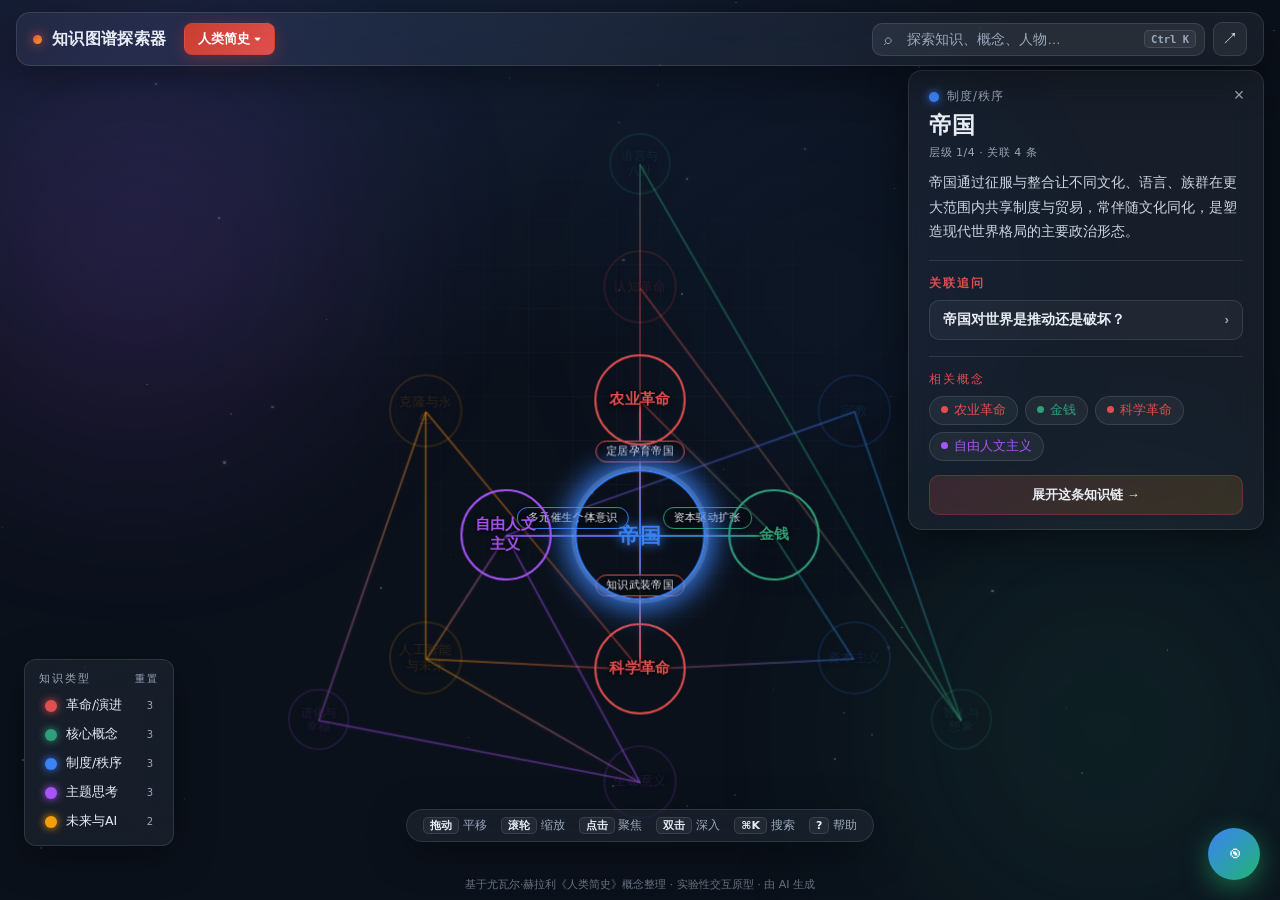
==== commit 8118a442: "fix: 按小红书小工具规范(1.4.1)合规化——移除fetch残留、分享下载改JSBridge保存相册、viewport补容器字段、补跨端触摸；资源v7" ====
--- a/index.html
+++ b/index.html
@@ -2,9 +2,9 @@
 <html lang="zh-CN">
 <head>
   <meta charset="UTF-8" />
-  <meta name="viewport" content="width=device-width, initial-scale=1.0" />
+  <meta name="viewport" content="width=device-width, initial-scale=1.0, maximum-scale=1.0, user-scalable=no, viewport-fit=cover" />
   <title>知识图谱探索器 · 《人类简史》</title>
-  <link rel="stylesheet" href="css/style.css?v=6" />
+  <link rel="stylesheet" href="css/style.css?v=7" />
 </head>
 <body>
   <!-- 环境光背景 -->
@@ -118,7 +118,7 @@
         <img id="shareImg" alt="知识图谱分享图" />
       </div>
       <div class="share-preview-foot">
-        <a id="shareDownload" class="chain-btn" download="知识图谱-screenshot.png">下载图片</a>
+        <button type="button" class="btn" id="shareSave">保存到相册</button>
       </div>
     </div>
   </div>
@@ -127,7 +127,7 @@
   <canvas id="shotCanvas" hidden></canvas>
 
   <!-- 内联数据：小工具/沙箱环境不依赖 fetch，前端运行更稳 -->
-  <script src="js/data.inline.js?v=6"></script>
-  <script src="js/app.js?v=6"></script>
+  <script src="js/data.inline.js?v=7"></script>
+  <script src="js/app.js?v=7"></script>
 </body>
 </html>
--- a/css/style.css
+++ b/css/style.css
@@ -24,7 +24,9 @@
   background: radial-gradient(1400px 900px at 22% -12%, #16243d 0%, var(--c-bg) 56%);
   color: var(--c-text);
   overflow: hidden;
-}
+  -webkit-touch-callout: none;
+}
+html { touch-action: manipulation; }
 
 /* ===== 背景环境光 + 微网格 + 星尘 ===== */
 .bg-orb { position: fixed; border-radius: 50%; filter: blur(110px); z-index: 0; pointer-events: none; }
@@ -244,7 +246,12 @@
 .share-preview-body { overflow: auto; max-height: 64vh; border-radius: 10px; background: #0b111b; }
 .share-preview-body img { display: block; width: 100%; height: auto; }
 .share-preview-foot { display: flex; justify-content: flex-end; }
-.share-preview-foot .chain-btn { width: auto; margin-top: 0; padding: 9px 20px; }
+.btn {
+  display: inline-flex; align-items: center; gap: 6px; cursor: pointer; border: none;
+  padding: 9px 20px; border-radius: 10px; font-size: 13px; font-weight: 600; color: #fff;
+  background: linear-gradient(135deg, #c93d2e, #e04f4f); transition: all .18s;
+}
+.btn:hover { filter: brightness(1.1); }
 
 /* 节点悬停聚焦：相关连线发光 */
 .edge.hovering .edge-line { opacity: .95; box-shadow: 0 0 10px currentColor; }
